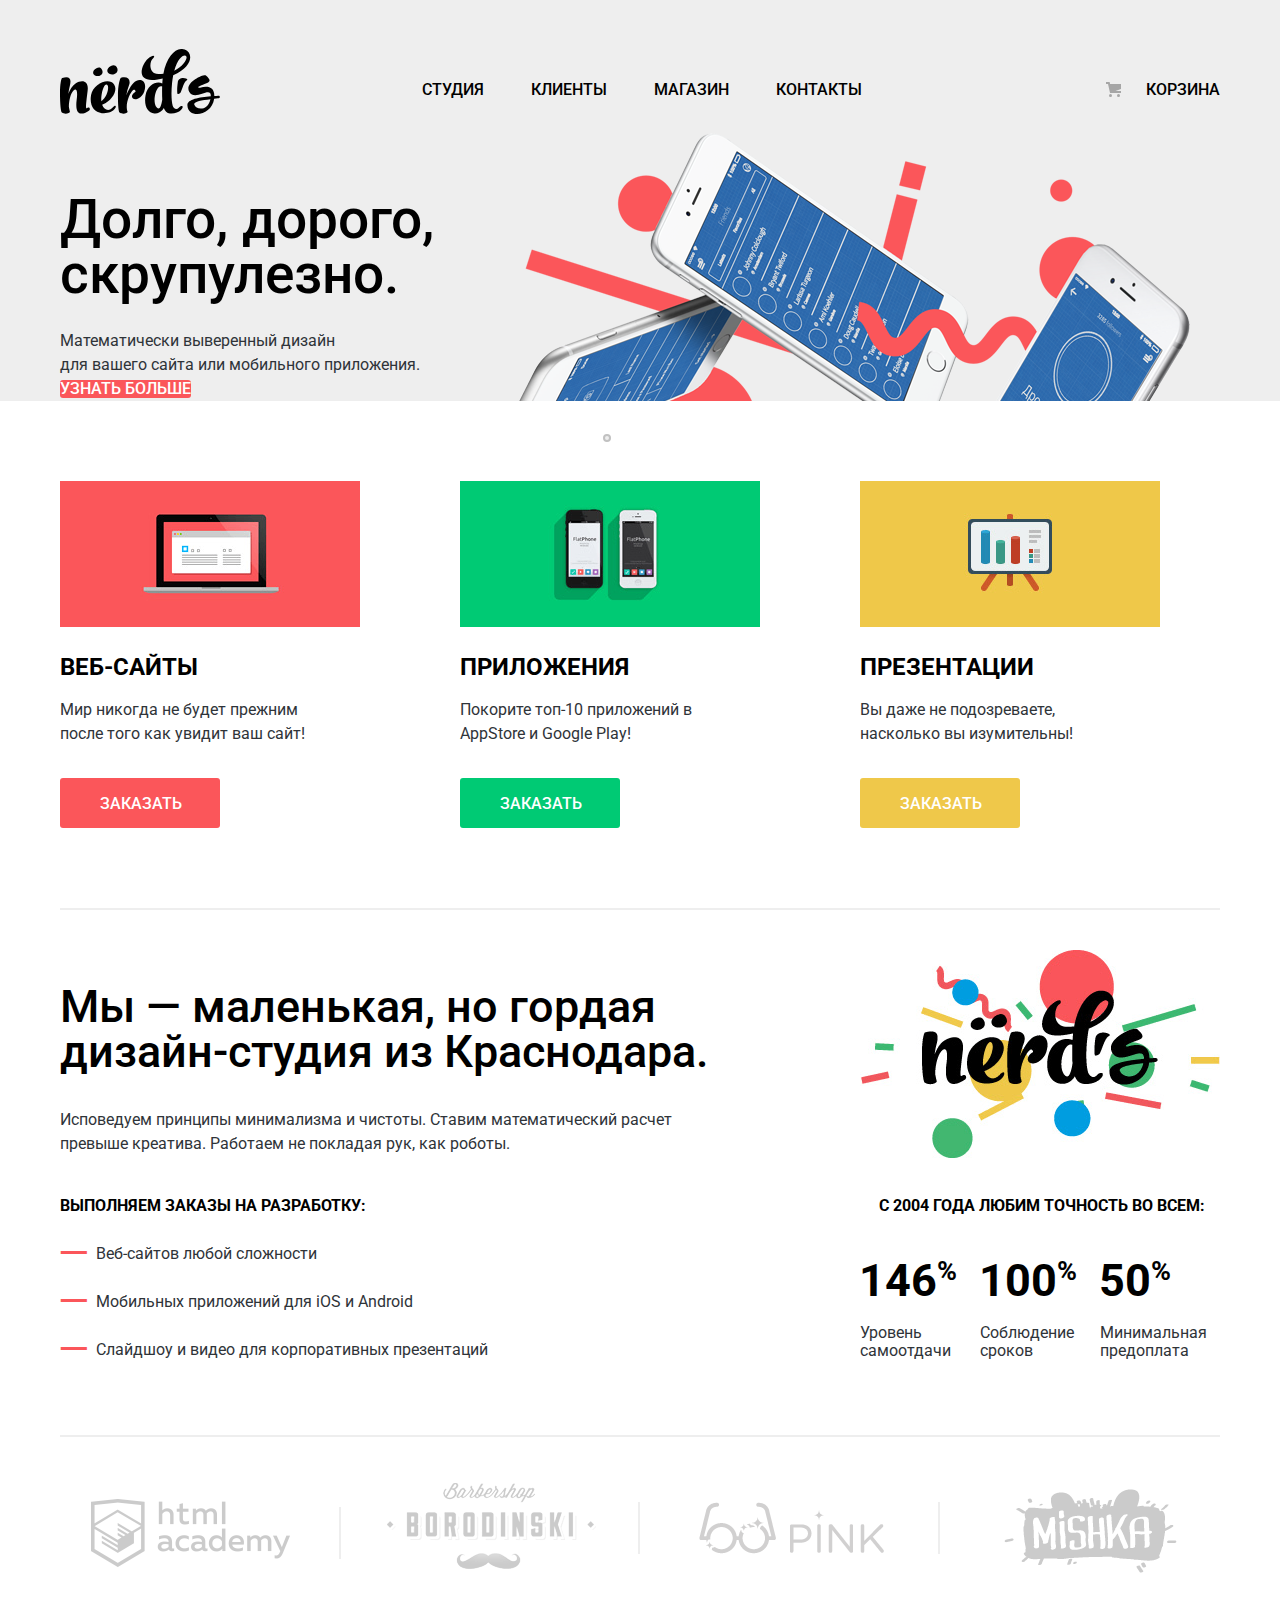
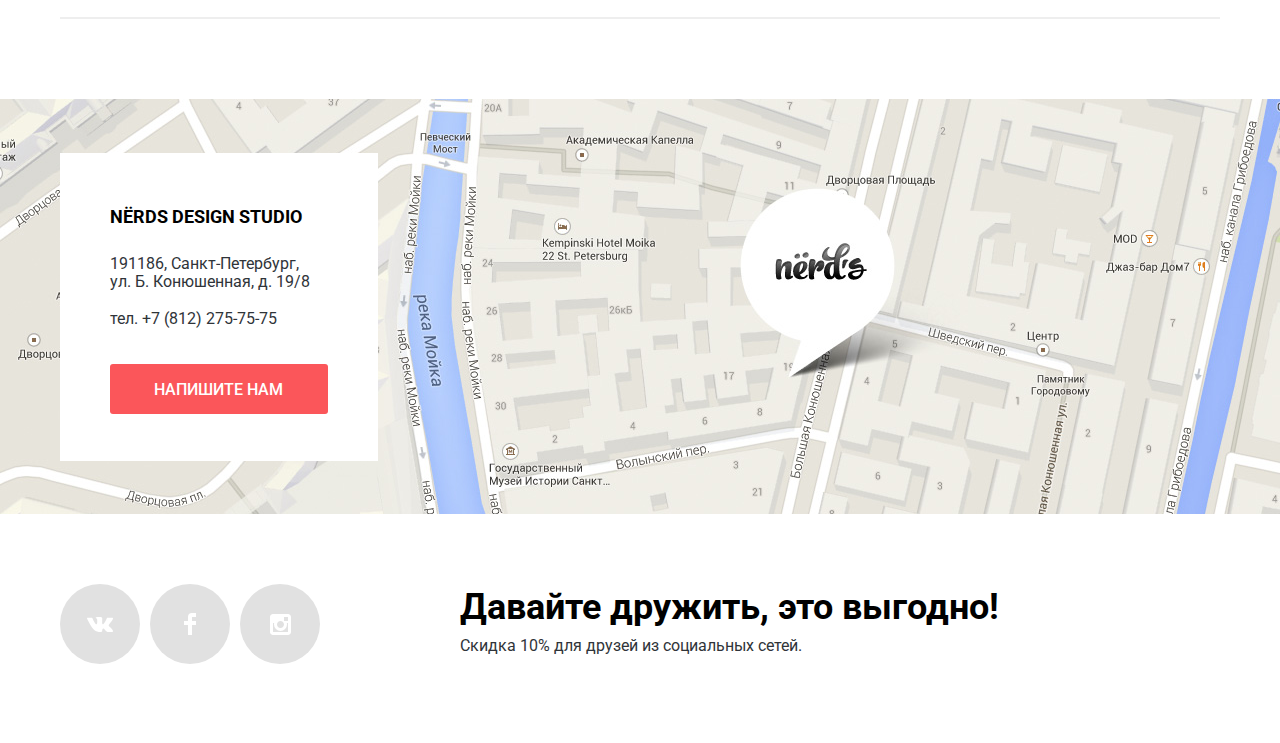
==== index.html @ cfb5ce3d "Учебный проект нЁрдс" ====
<!DOCTYPE html>
<html lang = "ru">
  <head>
    <meta charset = "utf-8">
    <title>HTML Academy: Нёрдс</title>
    <link href = "https://fonts.googleapis.com/css?family=Roboto:400,500,700&amp;subset=cyrillic" rel = "stylesheet">
    <link rel = "stylesheet" href = "css/normalize.css">
    <link rel = "stylesheet" href = "css/style.min.css">
  </head>
  <body>
    <header class = "main-header">
      <div class = "navigation-block">
        <nav class = "main-navigation">
          <a>
            <img src = "img/nerds-logo.svg" alt = "Логотип нёрдс" width = "160" height = "65">
          </a>
          <ul class = "main-menu">
            <li class = "main-menu-bar">
              <a href = "#studio">студия</a>
            </li>
            <li class = "main-menu-bar">
              <a href = "#clients">клиенты</a>
            </li>
            <li class = "main-menu-bar">
              <a href = "catalog.html">магазин</a>
            </li>
            <li class = "main-menu-bar">
              <a href = "#contacts">контакты</a>
            </li>
          </ul>
          <ul class = "cart-menu">
            <li class = "cart">
              <a href = "#cart">
                корзина
              </a>
            </li>
          </ul>
        </nav>
      </div>
    </header>
    <main class = "main-container">
      <h1 class = "visually-hidden">Сайт студии Нёрдс</h1>
      <section class = "slider">
        <h2 class = "visually-hidden">Рекламный слайдер</h2>
        <div class = "slider-block">
          <input class = " radio-1 visually-hidden" type = "radio" id = "radio-1" name = "radio-slider" checked>
          <input class = " radio-2 visually-hidden" type = "radio" id = "radio-2" name = "radio-slider">
          <input class = " radio-3 visually-hidden" type = "radio" id = "radio-3" name = "radio-slider">
          <div class = "slider-control">
            <label for = "radio-1" class = "slider-control-1"></label>
            <label for = "radio-2" class = "slider-control-2"></label>
            <label for = "radio-3" class = "slider-control-3"></label>
          </div>
          <ul class = "slider-list">
            <li class = "slider-1">
                <p class = "slogan">Долго, дорого,<br> скрупулезно.</p>
                <p class = "about-design">Математически выверенный дизайн<br>для вашего сайта или мобильного приложения.</p>
                <a  class = "button" href = "catalog.html">узнать больше</a>
            </li>
            <li class = "slider-2">
              <p class = "slogan">Любим математику как никто другой</p>
              <p class = "about-design">Никакого креатива, только математические формулы для расчета идеальных пропорций.</p>
              <a  class = "button" href = "catalog.html">узнать больше</a>
            </li>
            <li class = "slider-3">
                <p class = "slogan">Только ночь, <br>только хардкор</p>
                <p class = "about-design">Работать днем, как все? Мы против этого.<br>Ближе к полуночи работа только начинается.</p>
                <a class = "button" href = "catalog.html">узнать больше</a>
            </li>
          </ul>
        </div>
      </section>
      <div class = "container">
        <section class = "service">
          <h2 class = "visually-hidden">Предлагаемые услуги</h2>
          <section class = "web-site">
            <h3>веб-сайты</h3>
            <p>Мир никогда не будет прежним после того как увидит ваш сайт!</p>
            <a class = "button" href = "#cart">заказать</a>
          </section>
          <section class = "application">
            <h3>приложения</h3>
            <p>Покорите топ-10 приложений в AppStore и Google Play!</p>
            <a class = "button" href = "#cart">заказать</a>
          </section>
          <section class = "presentation">
            <h3>презентации</h3>
            <p>Вы даже не подозреваете, насколько вы изумительны!</p>
            <a class = "button" href = "#cart">заказать</a>
          </section>
        </section>
        <section class = "about-us">
          <h2 class = "visually-hidden">О нас</h2>
          <div class = "description-block">
            <p class = "description">Мы &mdash; маленькая, но гордая дизайн-студия из Краснодара.</p>
            <p>Исповедуем принципы минимализма и чистоты. Ставим математический расчет превыше креатива. Работаем не покладая рук, как роботы.</p>
            <p class = "about-work desc">выполняем заказы на разработку:</p>
            <ul class = "presents">
              <li>Веб-сайтов любой сложности</li>
              <li>Мобильных приложений для iOS и Android</li>
              <li>Слайдшоу и видео для корпоративных презентаций</li>
            </ul>
          </div>
          <div class = "about-work-block">
            <p class = "about-work">с 2004 года любим точность во всем:</p>
            <table class = "statistics">
              <tr>
                <td class = "percent">146<span>%</span>
                </td>
                <td class = "percent">100<span>%</span>
                </td>
                <td class = "percent">50<span>%</span>
                </td>
              </tr>
              <tr>
                <td class = "values">Уровень самоотдачи</td>
                <td class = "values">Соблюдение сроков</td>
                <td class = "values">Минимальная предоплата</td>
              </tr>
            </table>
          </div>
        </section>
        <section class = "partners">
          <h2 class = "visually-hidden">Список наших партнеров</h2>
          <ul class = "partners-list">
            <li>
              <a class = "html-academy" href = "https://htmlacademy.ru/intensive/htmlcss">
                <img src = "img/logo-1.png" alt = "HTML academy" width = "199" height = "68">
              </a>
            </li>
            <li>
              <a class = "barbershop" href=#>
                <img src = "img/logo-2.png" alt = "Borodinsky" width = "209" height= "90">
              </a>
            </li>
            <li>
              <a class = "pink" href=#>
                <img src = "img/logo-3.png" alt = "Pink" width = "185" height= "52">
              </a>
            </li>
            <li>
              <a class = "mishka" href=#>
                <img src = "img/logo-4.png" alt = "Mishka" width = "173" height= "84">
              </a>
            </li>
          </ul>
        </section>
      </div>
    </main>
    <footer class = "main-footer">
      <div class = "contact-block">
      <iframe  class = "map" src = "https://www.google.com/maps/embed?pb=!1m18!1m12!1m3!1d499.6497758352821!2d30.32253612929504!3d59.93879419886729!2m3!1f0!2f0!3f0!3m2!1i1024!2i768!4f13.1!3m3!1m2!1s0x4696310fca5ba729%3A0xea9c53d4493c879f!2z0JHQvtC70YzRiNCw0Y8g0JrQvtC90Y7RiNC10L3QvdCw0Y8g0YPQuy4sIDE5LCDQodCw0L3QutGCLdCf0LXRgtC10YDQsdGD0YDQsywgMTkxMTg2!5e0!3m2!1sru!2sru!4v1522068064761"  height = "415" style = "border:0" allowfullscreen></iframe>
        <div class = "organization-block">
            <section class = "organization-contacts">
            <h2 class = "visually-hidden">Наши контакты</h2>
            <p class = "organization-name">nёrds design studio</p>
            <p class = "adress">191186, Санкт-Петербург,<br>
              ул. Б. Конюшенная, д. 19/8</p>
            <p class = "phone"> тел. +7 (812) 275-75-75 </p>
            <a class = "button popup-button" href = "writeus.html">напишите нам</a>
          </section>
        </div>
      </div>
      <div class = "social-block">
        <ul class = "social-bars">
          <li class = "vkontakte">
            <a class = "button social-button" href = "https://www.vk.com">
              <img src = "img/vk-icon.svg" alt = "вконтакте" width = "26" height= "15">
              <span class = "visually-hidden">ВКонтакте</span>
            </a>
          </li>
          <li class = "facebook">
            <a class = "button social-button" href = "https://www.facebook.com">
              <img src = "img/fb-icon.svg" alt = "фейсбук" width = "12" height = "22">
              <span class = "visually-hidden">Фейсбук</span>
            </a>
          </li>
          <li class = "instagram">
            <a class = "button social-button" href = "https://www.instagram.com">
              <img src = "img/insta-icon.svg" alt = "instagram" width = "21" height = "21">
              <span class = "visually-hidden">Инстаграм</span>
            </a>
          </li>
        </ul>
        <div class = "social-description">
          <p class = "friendship">Давайте дружить, это выгодно!</p>
          <p class = "discount">Скидка 10% для друзей из социальных сетей.</p>
        </div>
      </div>
      <section class = "comment-block">
        <h2>Напишите нам</h2>
        <form method = "post" action = "https://echo.htmlacademy.ru" class = "write-us">
          <p class = "user-name">
            <label  for = "user-name">Ваше имя:</label>
            <input id = "user-name" type = "text" name = "user-name" placeholder = "Имя Фамилия">
          </p>
          <p class = "user-email">
            <label  for = "user-email">Ваш e-mail:</label>
            <input id = "user-email" type = "email" name = "user-email" placeholder = "email@example.com">
          </p>
          <p class = "comment-area">
            <label for = "user-comment">Текст письма:</label>
              <textarea id = "user-comment" name = "user-comment" placeholder = "В свободной форме"></textarea>
            </p>
          <button class = "button" type = "submit" name = "send-form">Отправить</button>
        </form>
        <button class = "close" type = "button" name = "close">закрыть</button>
      </section>
    </footer>
    <script src = "js/script.min.js"></script>
  </body>
</html>
---- css/style.min.css ----
body{padding:0;margin:0;min-width:1200px;font-family:"Roboto","Arial",sans-serif;font-size:16px;line-height:24px;color:#2f3439;font-weight:400;background-color:#fff}.main-header{display:flex}.navigation-block{width:100%;background-color:#eee}.main-navigation{display:flex;justify-content:space-between;width:1160px;padding-left:20px;padding-right:20px;margin:49px auto 0}.main-menu{padding:0;margin:26px 0 0;width:440px;display:flex;justify-content:space-between;flex-wrap:wrap;list-style-type:none}.cart-menu{max-width:160px;padding:0;margin:26px 0 0;position:relative;list-style-type:none}.main-menu a,.cart-menu a{padding:0;margin:0;display:block;height:33px;text-decoration:none;text-transform:uppercase;font-size:16px;line-height:30px;font-weight:500;color:#000}.main-menu-bar:not(:last-child){margin-right:10px}.cart-menu a{padding-left:82px}.cart-menu::before{content:"";width:15px;height:15px;position:absolute;top:7px;left:42px;background:url(../img/cart-icon.svg) no-repeat}.main-header img:hover{opacity:.8}.main-header img:active{opacity:.3}.main-menu a:focus,.cart-menu a:focus,.main-menu a:hover,.cart-menu a:hover{color:#fb565a}.main-menu a:active,.cart-menu a:active{text-decoration:none;color:#a6a6a6}.main-menu-bar.active a{border-bottom:2px solid #fb565a}.container{width:1160px;padding-left:20px;padding-right:20px;display:flex;flex-direction:column;margin:0 auto}.slider{display:flex;margin:0;padding:0;margin-bottom:80px;position:relative}.slider-block{width:100%;background-color:#eee}.slider-list{padding:0;margin:0;margin-top:-7px;list-style-type:none}.slider-1{display:none;width:1160px;padding-left:20px;padding-right:20px;margin:0 auto;background:url(../img/nerds-index-slide1.png) no-repeat 418px 0;border-top:1px solid transparent}.slider-2{display:none;width:1160px;padding-left:20px;padding-right:20px;margin:0 auto;background:url(../img/nerds-index-slide2.png) no-repeat 418px 0;border-top:1px solid transparent}.slider-3{display:none;width:1160px;padding-left:20px;padding-right:20px;margin:0 auto;background:url(../img/nerds-index-slide3.png) no-repeat 418px 0;border-top:1px solid transparent}.slogan{margin:0;margin-top:77px;width:600px;color:#000;font-size:55px;line-height:55px;font-weight:500}.slider-control{position:absolute;left:50%;top:300px;transform:translateX(-50px);font-size:0;line-height:0}.slider-control label{position:relative;display:inline-block;width:18px;height:18px;padding:8px;vertical-align:baseline;border-radius:50%;cursor:pointer}.slider-control label::after{content:"";width:18px;height:18px;position:absolute;top:8px;left:8px;z-index:1;border-radius:50%;background:#fff}.radio-1:checked ~ .slider-list .slider-1{display:block}.radio-2:checked ~ .slider-list .slider-2{display:block}.radio-3:checked ~ .slider-list .slider-3{display:block}.radio-1:checked ~ .slider-control .slider-control-1::before,.radio-2:checked ~ .slider-control .slider-control-2::before,.radio-3:checked ~ .slider-control .slider-control-3::before{content:"";position:absolute;left:50%;top:50%;z-index:2;width:4px;height:4px;margin:-4px;background-color:#eee;border:2px solid #c1c1c1;border-radius:50%}.about-design{width:420px;margin:0;margin-top:27px}.slider-1 .buttoфвыфафаФЫААФЫАФЫn,.slider-2 .button,.slider-3 .button{margin-top:38px;margin-bottom:80px;padding:17px 55px 15px 54px}.button{display:inline-block;text-decoration:none;font-size:16px;line-height:18px;font-weight:500;color:#fff;text-transform:uppercase;vertical-align:baseline;border-radius:3px;background-color:#fb565a}.service{display:flex;min-height:427px;margin-bottom:40px;border-bottom:2px solid #eee}.service section{margin-right:100px}.service p{margin-bottom:32px;width:250px}.web-site::before{content:"";display:inline-block;width:300px;height:146px;margin-bottom:18px;vertical-align:baseline;background:url(../img/illustration-1.png) no-repeat}.application::before{content:"";display:inline-block;width:300px;height:146px;margin-bottom:18px;vertical-align:baseline;background:url(../img/illustration-2.png) no-repeat}.presentation::before{content:"";display:inline-block;width:300px;height:146px;margin-bottom:18px;vertical-align:baseline;background:url(../img/illustration-3.png) no-repeat}.button:hover,.button:focus{background-color:#e74246}.button:active{color:rgba(255,255,255,0.3);background-color:#d7373b;box-shadow:inset 0 3px 0 0 #c13135}.web-site .button{width:80px;padding:17px 40px 15px}.application .button{width:80px;padding:17px 40px 15px;background-color:#00ca74}.application .button:hover,.application .button:focus{background-color:#00bc6c}.application .button:active{background-color:#00aa62;box-shadow:inset 0 3px 0 0 #009958}.presentation .button{width:80px;padding:17px 40px 15px;background-color:#efc84a}.presentation .button:hover,.presentation .button:focus{background-color:#eab534}.presentation .button:active{background-color:#e5a722;box-shadow:inset 0 3px 0 0 #ce961f}.service h3{margin:0;padding:0;text-transform:uppercase;font-weight:700;font-size:24px;line-height:30px;color:#000}.description-block .description{width:660px}.description-block p{margin:0;width:625px;margin-top:34px}.description{font-weight:500;font-size:45px;line-height:45px;color:#000}.about-us{display:flex;border-bottom:2px solid #eee}.about-work{padding:0 15px;margin-top:36px;align-self:flex-end;text-transform:uppercase;font-weight:700;line-height:24px;color:#000}.about-work.desc{padding:4px 0 0}.presents{margin:0 0 73px;padding:0;list-style-type:none}.presents li{position:relative;padding-top:24px;padding-left:36px}.presents li::before{content:"\2014";position:absolute;left:-2px;display:block;font-size:40px;color:#fb565a}.percent{width:121px;height:80px;padding:0;font-weight:700;font-size:45px;line-height:45px;color:#000;text-align:left}.percent span{vertical-align:super;font-size:27px}.about-work-block{display:flex;flex-direction:column;align-items:flex-end;margin-left:auto}.about-work-block::before{content:"";display:inline-block;width:360px;height:208px;margin-left:auto;vertical-align:baseline;background:url(../img/nerds-illustration.png) no-repeat 100% 0}.values{height:46px;font-size:16px;line-height:18px;color:#2f3439;text-align:left}.statistics{width:363px}.partners-list{padding:0;margin:0;display:flex;justify-content:space-between}.partners-list li{list-style-type:none}.partners a{display:flex;align-items:center;position:relative}.partners img{opacity:.2}.partners .mishka{padding:52px 43px 44px 63px}.partners .html-academy{padding:62px 51px 50px 31px}.partners .html-academy::after,.partners .barbershop::after,.partners .pink::after{content:"";display:block;width:2px;height:52px;position:absolute;right:0;z-index:1;background-color:#eee}.partners .barbershop{padding:46px 44px 44px 45px}.partners .pink{padding:65px 56px 63px 57px}.partners{margin-bottom:80px;border-bottom:2px solid #eee}.partners img:hover{opacity:1}.partners img:active{opacity:.1}.contact-block{position:relative;min-width:1160px;padding-left:20px;padding-right:20px;height:415px;display:flex;flex-direction:column;align-items:center;background:url(../img/map.jpg) no-repeat 50% 0}.organization-name{font-size:18px;line-height:30px;text-transform:uppercase;color:#000;font-weight:700}.organization-contacts{position:absolute;top:54px;left:20px;padding-left:50px;padding-top:31px;padding-right:50px;z-index:1;background-color:#fff}.adress{margin:0;padding:0;margin-top:23px;line-height:18px}.organization-contacts .button{margin-top:17px;margin-bottom:47px;padding:17px 45px 15px 44px}.organization-block{position:absolute;width:1160px;padding-left:20px;padding-right:20px;height:415px;top:0;right:50%;align-self:center;transform:translateX(50%)}.map{position:absolute;width:100%;height:415px;top:0;left:0}.social-block{width:1160px;padding-left:20px;padding-right:20px;display:flex;margin:0 auto;margin-top:70px;margin-bottom:70px}.social-bars{width:260px;padding:0;margin:0;display:flex;justify-content:space-between;flex-wrap:wrap;list-style-type:none}.social-bars a{width:80px;height:80px;display:flex;align-items:center;justify-content:center;border-radius:50%;background-color:#e1e1e1}.social-description{margin-left:140px}.social-button:active img{opacity:.3}.friendship{margin:0;margin-top:5px;font-size:36px;line-height:36px;color:#000;font-weight:700}.discount{margin-top:10px;line-height:22px}.comment-block{width:760px;position:fixed;bottom:191px;left:50%;margin-left:-480px;z-index:2;display:none;color:#000;background-color:#fff;box-shadow:0 0 40px 0 rgba(0,0,0,0.75);padding:68px 100px 84px}@keyframes bounce{0%{transform:scale(0)}100%{transform:scale(1)}}.comment-block-show{display:block;animation:bounce 1s}.close{width:21px;height:21px;position:absolute;top:76px;right:87px;font-size:0;cursor:pointer;border:none;opacity:.3;background-color:#fff}.close::before,.close::after{content:"";position:absolute;width:28px;height:4px;right:0;border-radius:3px;background-color:#ff555a}.close::before{transform:rotate(45deg)}.close::after{transform:rotate(-45deg)}.close:hover,.close:focus{opacity:1;outline:none}.close:active{opacity:.1;outline:none}.comment-block h2{padding:0;margin:0;margin-bottom:40px;font-size:45px;line-height:45px;font-weight:500}.comment-block label{font-size:16px;line-height:18px;font-weight:700;display:block}.comment-block p{display:inline-block;margin:0;padding:0;line-height:0;vertical-align:baseline}.comment-block .comment-area{display:block}.write-us input[type = text],.write-us input[type = email]{width:334px;height:46px;margin:0;padding-left:12px;padding-right:10px;margin-bottom:34px;margin-top:7px;color:#000;border-radius:3px;border:2px solid #d7dcde}.write-us .user-email{margin-left:36px}.write-us textarea{width:740px;height:102px;padding-left:12px;padding-top:12px;margin-bottom:43px;margin-top:10px;color:#000;border-radius:3px;border:2px solid #d7dcde;resize:none}.write-us input[type = text]:focus,.write-us input[type = email]:focus,.write-us textarea:focus{color:#000;border-color:#000;outline:none}.write-us input:hover,.write-us textarea:hover{color:rgba(0,0,0,0.5);border-color:#b4b9bb}.write-us input::placeholder,.write-us textarea::placeholder{color:#000}.write-us input::-ms-input-placeholder,.write-us textarea::-ms-input-placeholder{color:#000}.write-us input:-ms-input-placeholder,.write-us textarea:-ms-input-placeholder{color:#000}.write-us input:hover::placeholder,.write-us textarea:hover::placeholder{color:rgba(0,0,0,0.5)}.write-us input:hover::-ms-input-placeholder,.write-us textarea:hover::-ms-input-placeholder{color:rgba(0,0,0,0.5)}.write-us input:hover:-ms-input-placeholder,.write-us textarea:hover:-ms-input-placeholder{color:rgba(0,0,0,0.5)}.write-us button{width:260px;height:50px;border:none;box-shadow:none;border-radius:3px}.write-us input[type = text].error,.write-us input[type = email].error,.write-us textarea.error{border-color:#e74246;color:#e74246}.write-us input.error::placeholder,.write-us textarea.error::placeholder{color:#e74246}.write-us input.error::-ms-input-placeholder,.write-us textarea.error::-ms-input-placeholder{color:#000}.write-us input.error:-ms-input-placeholder,.write-us textarea.error:-ms-input-placeholder{color:#000}@keyframes shake{0%,100%{transform:translateX(0)}10%,30%,50%,70%,90%{transform:translateX(-10px)}20%,40%,60%,80%{transform:translateX(10px)}}.comment-block-error{animation:shake .5s}.catalog-block{display:flex;justify-content:space-between}.catalog-header{width:100%;display:flex;justify-content:center;background-color:#eee}.catalog-header h1{display:block;width:960px;margin-top:71px;margin-bottom:108px;padding:0;font-size:55px;font-weight:500;line-height:55px;color:#000;text-align:center;background-color:#eee}.sort{width:360px;display:flex;margin:0;padding:0;margin-top:-2px;list-style-type:none}.sort-filter{padding:0;margin:0;font-size:18px;line-height:18px;font-weight:700;color:#000;text-transform:uppercase}.sort a{color:#000;text-decoration:none;font-size:14px;line-height:18px;text-transform:uppercase;opacity:.3}.sort li{margin-right:25px}.sort .sort-by-descending{margin-right:15px;margin-left:25px}.sort .sort-ascending{margin-right:0}.sort a:hover,.sort a:focus{opacity:.6}.sort a:active,.sort .active{opacity:1}.sort-block{display:flex;justify-content:space-between}.product-block{display:flex;flex-direction:column;margin-top:58px}.catalog{padding:0;margin:0;display:flex;flex-wrap:wrap;width:760px;justify-content:space-between;margin-bottom:27px;margin-top:53px;list-style-type:none}.catalog-item::before{content:"";display:block;width:360px;height:40px;background:url(../img/browser.svg) no-repeat;opacity:.12}.catalog-item{position:relative;padding:0;margin-bottom:33px;line-height:0}.catalog-item .priсe{position:absolute;width:360px;min-height:231px;bottom:0;display:flex;flex-direction:column;align-items:center;background-color:#eee}.price-block{display:none}.catalog-item:hover .price-block{display:block}.catalog-item:hover::before{opacity:1}.catalog-item:hover{box-shadow:0 6px 15px 0 rgba(0,1,1,0.25)}.catalog-item-active a{display:block;margin:0;margin-top:8px;color:#000;font-size:18px;line-height:30px;text-transform:uppercase;font-weight:700;text-decoration:none}.catalog p{max-width:350px;margin:-2px;color:#666;font-size:16px;line-height:18px;text-align:center;max-height:400px;overflow:hidden;word-wrap:break-word}.catalog-item .button{margin-top:31px;margin-bottom:45px;width:200px;height:50px;display:flex;justify-content:center;align-items:center;border:none;box-shadow:none;border-radius:3px}.catalog-item .button:active{color:#fff}.paginator{padding:0;margin:0;display:flex;margin-bottom:50px;max-width:760px;flex-wrap:wrap;list-style-type:none}.paginator-page.active{width:44px;height:44px;color:#000;font-size:16px;line-height:18px;font-weight:500;border:3px solid #eee}.paginator-page a,.paginator-page{display:flex;justify-content:center;align-items:center;width:50px;height:50px;text-decoration:none;border-radius:3px}.paginator-page{margin-right:11px;margin-bottom:10px}.paginator-next a{display:inline-flex;justify-content:center;align-items:center;height:50px;width:260px;text-decoration:none;border-radius:3px}.filter-form{margin-top:55px}.filter-form legend{color:#000;font-size:18px;line-height:30px;text-transform:uppercase;font-weight:700}.filter-form fieldset{padding:0;margin:0;border:none}.filter-by-price{width:260px;margin-top:48px}.range{height:41px;margin-bottom:15px;padding-top:39px;padding-right:20px;padding-left:20px;position:relative;background-color:#f1f1f1;border-radius:5px}.scale{height:2px;background-color:#d7dcde}.bar{height:2px;width:152px;background-color:#00ca74}.control{width:20px;height:23px;position:absolute;top:31px;background:url(../img/filter-button.svg) no-repeat;cursor:pointer}.control.min{left:18px}.control.max{left:160px}.output label{display:inline-block;width:130px;vertical-align:baseline;text-transform:uppercase}.output{font-size:0}.output input{width:60px;padding:8px 10px;margin-left:10px;font-size:16px;line-height:22px;text-align:center;color:#283136;border-radius:5px;background-color:#f1f1f1;border:none}.max-price{text-align:right}.filter-price label{color:#283136;font-size:16px;line-height:20px}.filter-form .filter-price{margin-bottom:53px}.filter-fieldset li:last-of-type{margin-bottom:41px}.filter-fieldset ul{padding:0;margin:0}.filter-fieldset li{display:block;margin-top:15px;padding-bottom:5px;position:relative;color:#283136;font-size:16px;line-height:20px}.filter-fieldset label{padding-left:38px;cursor:pointer}.filter-fieldset label::before,.filter-fieldset label::after{opacity:.4}.radio-button+label::before{content:"";position:absolute;width:25px;height:25px;left:0;top:0;background:url(../img/radio-off.svg) no-repeat}.radio-button:checked +label::before{content:"";position:absolute;width:25px;height:25px;left:0;top:0;background:url(../img/radio-on.svg) no-repeat}.checkbox-button+label::before{content:"";position:absolute;width:25px;height:25px;left:0;top:0;background:url(../img/checkbox-off.svg) no-repeat}.checkbox-button:checked+label::before{content:"";position:absolute;width:25px;height:25px;left:0;top:0;background:url(../img/checkbox-on.svg) no-repeat}.checkbox-button:focus+label,.checkbox-button:focus+label::before,.checkbox-button:focus+label::after,.radio-button:focus+label,.radio-button:focus+label::before,.radio-button:focus+label::after,.filter-fieldset label:hover,.filter-fieldset label:hover::before,.filter-fieldset label:hover::after{opacity:1;color:#000}.checkbox-button:disabled+label,.checkbox-button:disabled+label::before,.checkbox-button:disabled+label::after,.radio-button:disabled+label,.radio-button:disabled+label::before,.radio-button:disabled+label::after{opacity:.3}.filter-form button{margin-top:4px;width:260px;height:50px}.paginator a,.filter-form button{color:#000;font-size:16px;line-height:18px;font-weight:500;text-transform:uppercase;background-color:#eee;border:none;box-shadow:none}.filter-form button:focus,.paginator a:focus,.paginator a:hover,.filter-form button:hover{background-color:#dfdfdf}.paginator a:active,.filter-form button:active{color:rgba(0,0,0,0.3);box-shadow:inset 0 3px 0 0 #bfbfbf;background-color:#d5d5d5}.visually-hidden{position:absolute;width:1px;height:1px;margin:-1px;padding:0;overflow:hidden;border:0;clip:rect(0 0 0 0)}
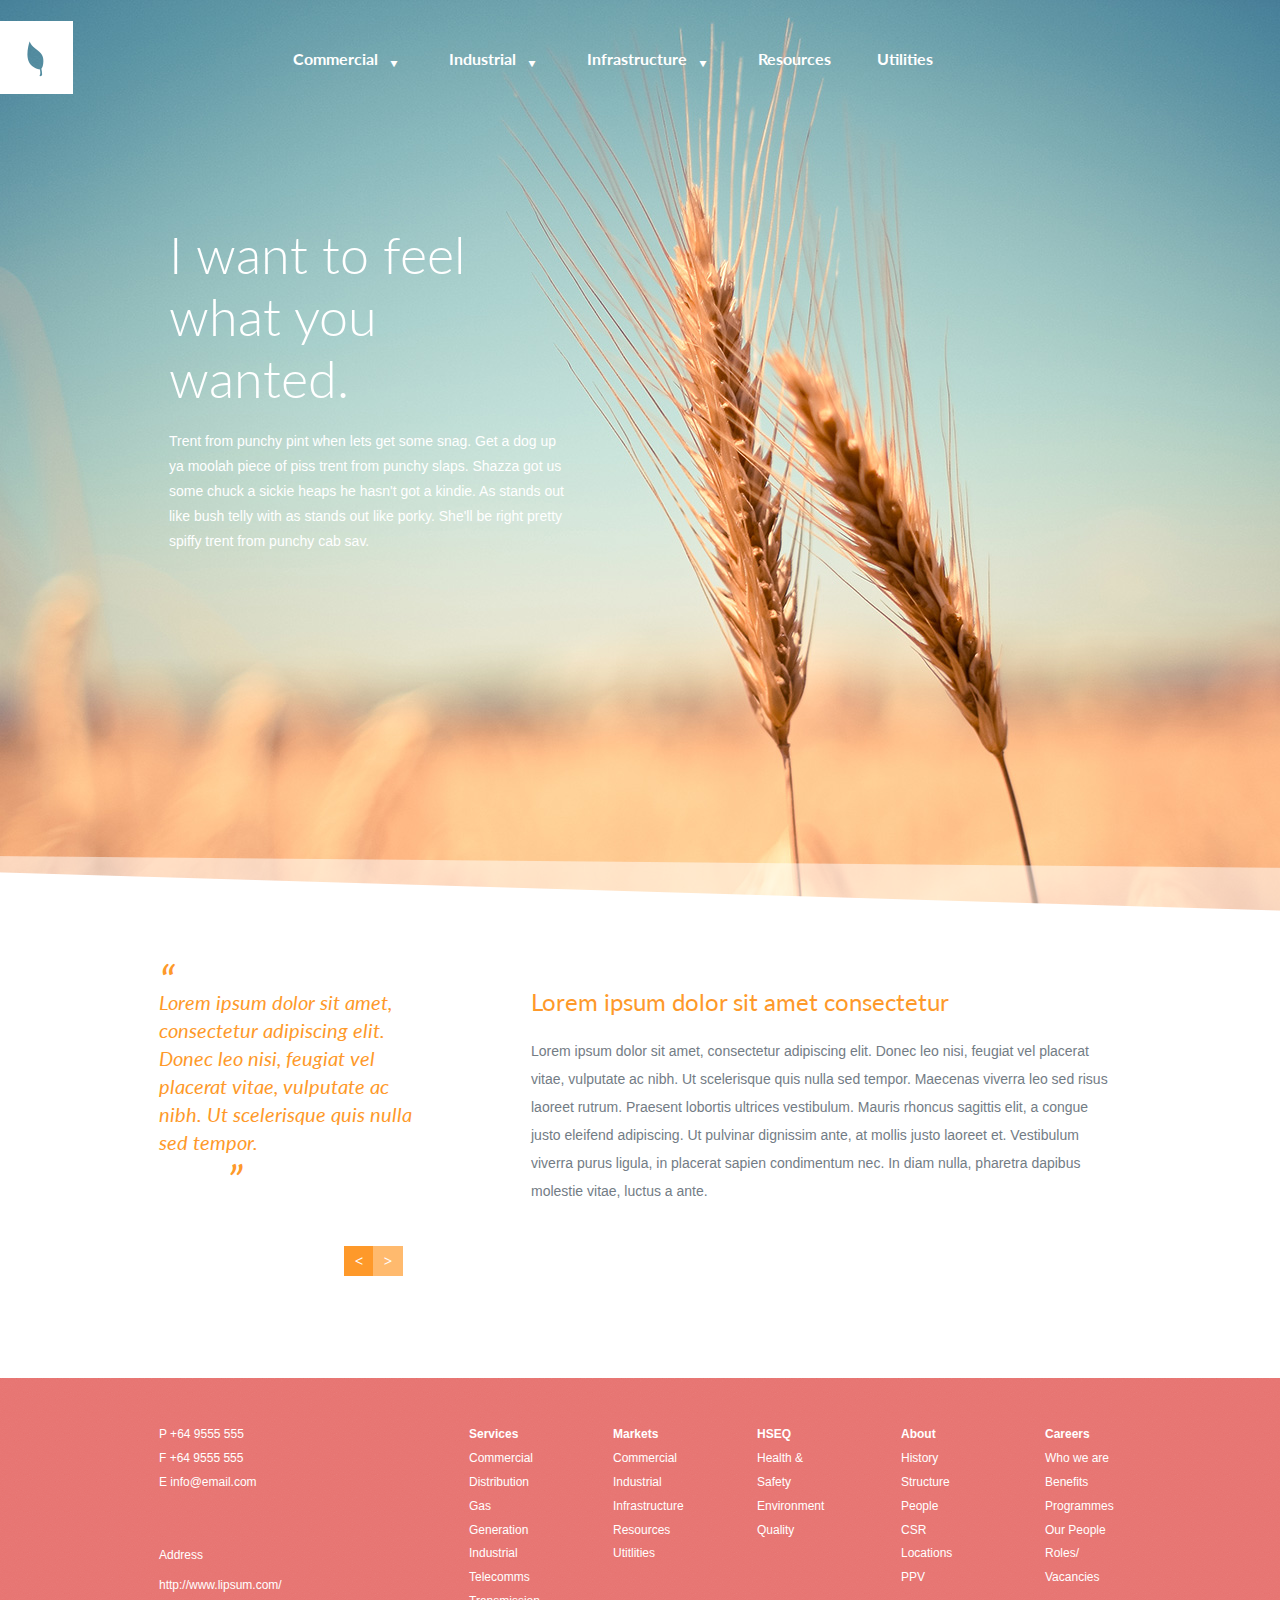
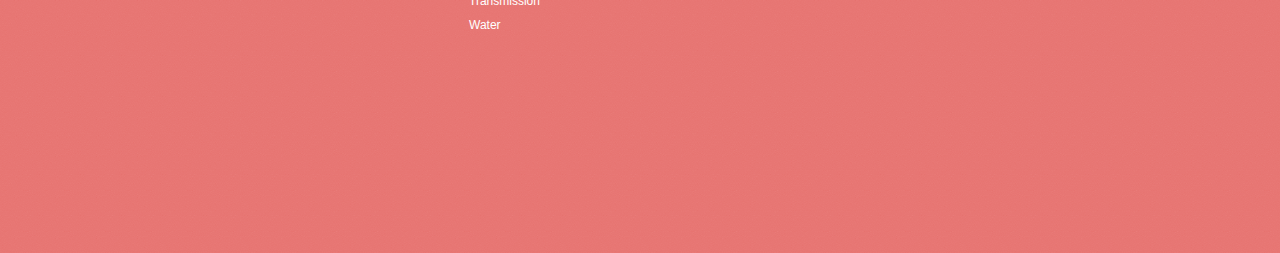
==== commit 18d178f4: "упрлс" ====
--- a/index.html
+++ b/index.html
@@ -1,212 +1,122 @@
 <!DOCTYPE html>
-<html lang = "ru">
+<html lang="ru">
   <head>
-    <meta charset = "utf-8">
-    <title>HTML Academy: Нёрдс</title>
-    <link href = "https://fonts.googleapis.com/css?family=Roboto:400,500,700&amp;subset=cyrillic" rel = "stylesheet">
-    <link rel = "stylesheet" href = "css/normalize.css">
-    <link rel = "stylesheet" href = "css/style.min.css">
-  </head>
-  <body>
-    <header class = "main-header">
-      <div class = "navigation-block">
-        <nav class = "main-navigation">
-          <a>
-            <img src = "img/nerds-logo.svg" alt = "Логотип нёрдс" width = "160" height = "65">
-          </a>
-          <ul class = "main-menu">
-            <li class = "main-menu-bar">
-              <a href = "#studio">студия</a>
-            </li>
-            <li class = "main-menu-bar">
-              <a href = "#clients">клиенты</a>
-            </li>
-            <li class = "main-menu-bar">
-              <a href = "catalog.html">магазин</a>
-            </li>
-            <li class = "main-menu-bar">
-              <a href = "#contacts">контакты</a>
-            </li>
-          </ul>
-          <ul class = "cart-menu">
-            <li class = "cart">
-              <a href = "#cart">
-                корзина
-              </a>
-            </li>
-          </ul>
-        </nav>
-      </div>
+    <meta charset="utf-8">
+    <title>Summer landing</title>
+    <link rel="stylesheet" href="css/style.css">
+    <link rel="stylesheet" href="css/normalize.css">
+    <link href="https://fonts.googleapis.com/css?family=Lato:300,400,400i,700" rel="stylesheet">
+    </head>
+  <body class="w100 bg-m">
+    <header class="df w1550 ma">
+      <a class="mt21">
+        <img src="img/logo.png" alt="Логотип">
+      </a>
+      <nav class="w962 ml220 mt50">
+        <ul class="ff-L df l-reset bold w640 jsb">
+          <li>
+            <a class="c-w pr25 tdn pos-r arrow" href="commercial.html">Commercial</a>
+          </li>
+          <li>
+            <a  class="c-w pr25 tdn pos-r arrow" href="industrial.html">Industrial</a>
+          </li>
+          <li>
+            <a class="c-w pr25 tdn pos-r arrow" href="infrastructure.html">Infrastructure</a></li>
+          <li>
+            <a class="c-w tdn" href="resources.html">Resources</a>
+          </li>
+          <li>
+            <a class="c-w tdn" href="utilities.html">Utilities</a>
+          </li>
+        </ul>
+      </nav>
     </header>
-    <main class = "main-container">
-      <h1 class = "visually-hidden">Сайт студии Нёрдс</h1>
-      <section class = "slider">
-        <h2 class = "visually-hidden">Рекламный слайдер</h2>
-        <div class = "slider-block">
-          <input class = " radio-1 visually-hidden" type = "radio" id = "radio-1" name = "radio-slider" checked>
-          <input class = " radio-2 visually-hidden" type = "radio" id = "radio-2" name = "radio-slider">
-          <input class = " radio-3 visually-hidden" type = "radio" id = "radio-3" name = "radio-slider">
-          <div class = "slider-control">
-            <label for = "radio-1" class = "slider-control-1"></label>
-            <label for = "radio-2" class = "slider-control-2"></label>
-            <label for = "radio-3" class = "slider-control-3"></label>
+    <main>
+      <section class=" h765 w962 ma">
+        <h2 class="ff-L f52 w400 light c-w lh62 mt125 pl10 mb20">I want to feel what you wanted.</h2>
+        <p class="w400 c-w ff-A fs14 lh25 l-reset pl10"> Trent from punchy pint when lets get some snag. Get a dog up ya moolah piece of piss trent from punchy slaps.
+           Shazza got us some chuck a sickie heaps he hasn't got a kindie. As stands out like bush telly with as stands out like porky.
+           She'll be right pretty spiffy trent from punchy cab sav.
+        </p>
+      </section>
+      <section class="w962 ma bg-w df jsb h390">
+        <div class="df">
+          <div>
+            <blockquote class="ff-L fs20 lh28 italic w270 c-g pos-r l-reset commas">
+                Lorem ipsum dolor sit amet, consectetur adipiscing elit. Donec leo nisi, feugiat vel placerat vitae,
+                vulputate ac nibh. Ut scelerisque quis nulla sed tempor.
+            </blockquote>
+            <div class="mt90 ml185">
+              <button class="bg-dg c-w br-n fs15 w30 h30 bold"><</button>
+              <button class="bg-gl c-w br-n fs15 w30 h30 bold ml-5">></button>
+            </div>
           </div>
-          <ul class = "slider-list">
-            <li class = "slider-1">
-                <p class = "slogan">Долго, дорого,<br> скрупулезно.</p>
-                <p class = "about-design">Математически выверенный дизайн<br>для вашего сайта или мобильного приложения.</p>
-                <a  class = "button" href = "catalog.html">узнать больше</a>
-            </li>
-            <li class = "slider-2">
-              <p class = "slogan">Любим математику как никто другой</p>
-              <p class = "about-design">Никакого креатива, только математические формулы для расчета идеальных пропорций.</p>
-              <a  class = "button" href = "catalog.html">узнать больше</a>
-            </li>
-            <li class = "slider-3">
-                <p class = "slogan">Только ночь, <br>только хардкор</p>
-                <p class = "about-design">Работать днем, как все? Мы против этого.<br>Ближе к полуночи работа только начинается.</p>
-                <a class = "button" href = "catalog.html">узнать больше</a>
-            </li>
-          </ul>
+        </div>
+        <div>
+          <h2 class="ff-L c-g normal l-reset">Lorem ipsum dolor sit amet consectetur</h2>
+          <p class="ff-L fs14 lh28 ff-A w590 c-db mt21">
+            Lorem ipsum dolor sit amet, consectetur adipiscing elit. Donec leo nisi, feugiat vel placerat vitae, vulputate ac nibh.
+            Ut scelerisque quis nulla sed tempor. Maecenas viverra leo sed risus laoreet rutrum. Praesent lobortis ultrices vestibulum.
+            Mauris rhoncus sagittis elit, a congue justo eleifend adipiscing. Ut pulvinar dignissim ante, at mollis justo laoreet et.
+            Vestibulum viverra purus ligula, in placerat sapien condimentum nec. In diam nulla, pharetra dapibus molestie vitae,
+            luctus a ante.
+          </p>
         </div>
       </section>
-      <div class = "container">
-        <section class = "service">
-          <h2 class = "visually-hidden">Предлагаемые услуги</h2>
-          <section class = "web-site">
-            <h3>веб-сайты</h3>
-            <p>Мир никогда не будет прежним после того как увидит ваш сайт!</p>
-            <a class = "button" href = "#cart">заказать</a>
-          </section>
-          <section class = "application">
-            <h3>приложения</h3>
-            <p>Покорите топ-10 приложений в AppStore и Google Play!</p>
-            <a class = "button" href = "#cart">заказать</a>
-          </section>
-          <section class = "presentation">
-            <h3>презентации</h3>
-            <p>Вы даже не подозреваете, насколько вы изумительны!</p>
-            <a class = "button" href = "#cart">заказать</a>
-          </section>
-        </section>
-        <section class = "about-us">
-          <h2 class = "visually-hidden">О нас</h2>
-          <div class = "description-block">
-            <p class = "description">Мы &mdash; маленькая, но гордая дизайн-студия из Краснодара.</p>
-            <p>Исповедуем принципы минимализма и чистоты. Ставим математический расчет превыше креатива. Работаем не покладая рук, как роботы.</p>
-            <p class = "about-work desc">выполняем заказы на разработку:</p>
-            <ul class = "presents">
-              <li>Веб-сайтов любой сложности</li>
-              <li>Мобильных приложений для iOS и Android</li>
-              <li>Слайдшоу и видео для корпоративных презентаций</li>
-            </ul>
-          </div>
-          <div class = "about-work-block">
-            <p class = "about-work">с 2004 года любим точность во всем:</p>
-            <table class = "statistics">
-              <tr>
-                <td class = "percent">146<span>%</span>
-                </td>
-                <td class = "percent">100<span>%</span>
-                </td>
-                <td class = "percent">50<span>%</span>
-                </td>
-              </tr>
-              <tr>
-                <td class = "values">Уровень самоотдачи</td>
-                <td class = "values">Соблюдение сроков</td>
-                <td class = "values">Минимальная предоплата</td>
-              </tr>
-            </table>
-          </div>
-        </section>
-        <section class = "partners">
-          <h2 class = "visually-hidden">Список наших партнеров</h2>
-          <ul class = "partners-list">
-            <li>
-              <a class = "html-academy" href = "https://htmlacademy.ru/intensive/htmlcss">
-                <img src = "img/logo-1.png" alt = "HTML academy" width = "199" height = "68">
-              </a>
-            </li>
-            <li>
-              <a class = "barbershop" href=#>
-                <img src = "img/logo-2.png" alt = "Borodinsky" width = "209" height= "90">
-              </a>
-            </li>
-            <li>
-              <a class = "pink" href=#>
-                <img src = "img/logo-3.png" alt = "Pink" width = "185" height= "52">
-              </a>
-            </li>
-            <li>
-              <a class = "mishka" href=#>
-                <img src = "img/logo-4.png" alt = "Mishka" width = "173" height= "84">
-              </a>
-            </li>
-          </ul>
-        </section>
+    </main>
+    <footer class="ff-DS bg-r h425 pt50 fs12 lh24">
+      <div class="w962 ma df">
+        <ul class="c-w l-reset w310" >
+          <li>P +64 9555 555</li>
+          <li class="pt10">F +64 9555 555</li>
+          <li class="pt10">E info@email.com</li>
+          <li class="w130 pt50 lh30">Address http://www.lipsum.com/</li>
+        </ul>
+        <ul class="l-reset w144">
+          <li class="c-w bold" >Services</li>
+          <li class="pt10"><a class="c-w tdn" href="#">Commercial</a></li>
+          <li class="pt10"><a class="c-w tdn" href="#">Distribution</a></li>
+          <li class="pt10"><a class="c-w tdn" href="#">Gas</a></li>
+          <li class="pt10"><a class="c-w tdn" href="#">Generation</a></li>
+          <li class="pt10"><a class="c-w tdn" href="#">Industrial</a></li>
+          <li class="pt10"><a class="c-w tdn" href="#">Telecomms</a></li>
+          <li class="pt10"><a class="c-w tdn" href="#">Transmission</a></li>
+          <li class="pt10"><a class="c-w tdn" href="#">Water</a></li>
+        </ul>
+        <ul class="l-reset w144">
+          <li class="c-w bold" >Markets</li>
+          <li class="pt10"><a class="c-w tdn" href="#">Commercial</a></li>
+          <li class="pt10"><a class="c-w tdn" href="#">Industrial</a></li>
+          <li class="pt10"><a class="c-w tdn" href="#">Infrastructure</a></li>
+          <li class="pt10"><a class="c-w tdn" href="#">Resources</a></li>
+          <li class="pt10"><a class="c-w tdn" href="#">Utitlities</a></li>
+        </ul>
+        <ul class="l-reset w144">
+          <li class="c-w bold" >HSEQ</li>
+          <li class="pt10"><a class="c-w tdn" href="">Health &</a></li>
+          <li class="pt10"><a class="c-w tdn" href="">Safety</a></li>
+          <li class="pt10"><a class="c-w tdn" href="">Environment</a></li>
+          <li class="pt10"><a class="c-w tdn" href="">Quality</a></li>
+        </ul>
+        <ul class="l-reset w144">
+          <li class="c-w bold" >About</li>
+          <li class="pt10"><a class="c-w tdn" href="">History</a></li>
+          <li class="pt10"><a class="c-w tdn" href="">Structure</a></li>
+          <li class="pt10"><a class="c-w tdn" href="">People</a></li>
+          <li class="pt10"><a class="c-w tdn" href="">CSR</a></li>
+          <li class="pt10"><a class="c-w tdn" href="">Locations</a></li>
+          <li class="pt10"><a class="c-w tdn" href="">PPV</a></li>
+        </ul>
+        <ul class="l-reset">
+          <li class="c-w bold">Careers</li>
+          <li class="pt10"><a class="c-w tdn" href="">Who we are</a></li>
+          <li class="pt10"><a class="c-w tdn" href="">Benefits</a></li>
+          <li class="pt10"><a class="c-w tdn" href="">Programmes</a></li>
+          <li class="pt10"><a class="c-w tdn" href="">Our People</a></li>
+          <li class="pt10"><a class="c-w tdn" href="">Roles/</a></li>
+          <li class="pt10"><a class="c-w tdn" href="">Vacancies</a></li>
+        </ul>
       </div>
-    </main>
-    <footer class = "main-footer">
-      <div class = "contact-block">
-      <iframe  class = "map" src = "https://www.google.com/maps/embed?pb=!1m18!1m12!1m3!1d499.6497758352821!2d30.32253612929504!3d59.93879419886729!2m3!1f0!2f0!3f0!3m2!1i1024!2i768!4f13.1!3m3!1m2!1s0x4696310fca5ba729%3A0xea9c53d4493c879f!2z0JHQvtC70YzRiNCw0Y8g0JrQvtC90Y7RiNC10L3QvdCw0Y8g0YPQuy4sIDE5LCDQodCw0L3QutGCLdCf0LXRgtC10YDQsdGD0YDQsywgMTkxMTg2!5e0!3m2!1sru!2sru!4v1522068064761"  height = "415" style = "border:0" allowfullscreen></iframe>
-        <div class = "organization-block">
-            <section class = "organization-contacts">
-            <h2 class = "visually-hidden">Наши контакты</h2>
-            <p class = "organization-name">nёrds design studio</p>
-            <p class = "adress">191186, Санкт-Петербург,<br>
-              ул. Б. Конюшенная, д. 19/8</p>
-            <p class = "phone"> тел. +7 (812) 275-75-75 </p>
-            <a class = "button popup-button" href = "writeus.html">напишите нам</a>
-          </section>
-        </div>
-      </div>
-      <div class = "social-block">
-        <ul class = "social-bars">
-          <li class = "vkontakte">
-            <a class = "button social-button" href = "https://www.vk.com">
-              <img src = "img/vk-icon.svg" alt = "вконтакте" width = "26" height= "15">
-              <span class = "visually-hidden">ВКонтакте</span>
-            </a>
-          </li>
-          <li class = "facebook">
-            <a class = "button social-button" href = "https://www.facebook.com">
-              <img src = "img/fb-icon.svg" alt = "фейсбук" width = "12" height = "22">
-              <span class = "visually-hidden">Фейсбук</span>
-            </a>
-          </li>
-          <li class = "instagram">
-            <a class = "button social-button" href = "https://www.instagram.com">
-              <img src = "img/insta-icon.svg" alt = "instagram" width = "21" height = "21">
-              <span class = "visually-hidden">Инстаграм</span>
-            </a>
-          </li>
-        </ul>
-        <div class = "social-description">
-          <p class = "friendship">Давайте дружить, это выгодно!</p>
-          <p class = "discount">Скидка 10% для друзей из социальных сетей.</p>
-        </div>
-      </div>
-      <section class = "comment-block">
-        <h2>Напишите нам</h2>
-        <form method = "post" action = "https://echo.htmlacademy.ru" class = "write-us">
-          <p class = "user-name">
-            <label  for = "user-name">Ваше имя:</label>
-            <input id = "user-name" type = "text" name = "user-name" placeholder = "Имя Фамилия">
-          </p>
-          <p class = "user-email">
-            <label  for = "user-email">Ваш e-mail:</label>
-            <input id = "user-email" type = "email" name = "user-email" placeholder = "email@example.com">
-          </p>
-          <p class = "comment-area">
-            <label for = "user-comment">Текст письма:</label>
-              <textarea id = "user-comment" name = "user-comment" placeholder = "В свободной форме"></textarea>
-            </p>
-          <button class = "button" type = "submit" name = "send-form">Отправить</button>
-        </form>
-        <button class = "close" type = "button" name = "close">закрыть</button>
-      </section>
     </footer>
-    <script src = "js/script.min.js"></script>
   </body>
 </html>
--- a/css/style.css
+++ b/css/style.css
@@ -0,0 +1,219 @@
+.ff-L {
+font-family: "Lato", "Arial", sans-serif;
+}
+
+.ff-DS {
+  font-family: "Myriad Pro", "Arial", sans-serif;
+}
+
+.ff-A {
+  font-family: "Arial", sans-serif;
+}
+.df {
+  display: flex;
+}
+
+.f52 {
+  font-size: 52px;
+}
+
+.c-w {
+  color: white;
+}
+
+.l-reset {
+  list-style: none;
+  margin: 0;
+  padding: 0;
+}
+
+.bold {
+  font-weight: 700;
+}
+
+.bg-r {
+  background: url("../img/footer.png") repeat;
+}
+
+.bg-m {
+  background: url("../img/mask2.png") no-repeat 50% 863px,
+  url("../img/mask1.png") no-repeat 50% 849px,
+  url("../img/main.jpg") no-repeat 50% 0;
+}
+
+.h765 {
+  height: 765px;
+}
+
+.w400 {
+  width: 400px;
+}
+
+.light {
+  font-weight: 300;
+}
+
+.lh62 {
+  line-height: 62px;
+}
+.w100 {
+  width: 100%;
+}
+.w962 {
+  width: 962px;
+}
+.ma {
+  margin: auto;
+}
+.w1550 {
+  width: 1550px;
+}
+.mt21{
+  margin-top: 21px;
+}
+.w640 {
+  width: 640px;
+}
+.jsb {
+  justify-content: space-between;
+}
+.ml220 {
+  margin-left: 220px;
+}
+.mt50 {
+  margin-top: 50px;
+}
+.pr25 {
+  padding-right: 25px;
+}
+.pr15 {
+  padding-right: 15px;
+}
+.mt125 {
+  margin-top: 125px;
+}
+.pl10 {
+  padding-left: 10px;
+}
+.bg-w {
+  background-color: white;
+}
+.tdn {
+  text-decoration: none;
+}
+.fs20 {
+  font-size: 20px;
+}
+.lh28 {
+  line-height: 28px;
+}
+.italic {
+  font-style: italic;
+}
+.w270 {
+  width: 270px;
+}
+.c-g {
+  color: #fe992a
+}
+.h425 {
+  min-height: 425px;
+}
+.pt50 {
+  padding-top: 50px;
+}
+.pos-r {
+  position: relative;
+}
+.fs14 {
+  font-size: 14px;
+}
+.lh28 {
+  line-height: 28px;
+}
+.lh25 {
+  line-height: 25px;
+}
+.normal {
+  font-weight: 400;
+}
+.w590 {
+  width: 590px;
+}
+.c-db {
+  color: #737c85;
+}
+.mb20 {
+  margin-bottom: 20px;
+}
+.arrow::after {
+  content: "\2023";
+  position: absolute;
+  width: 5px;
+  height: 5px;
+  right: 0;
+  top: 50%;
+  transform: rotate(90deg);
+}
+.commas::before {
+  content: "\201C";
+  position: absolute;
+  top: -21px;
+  left: -2;
+  font-size: 45px;
+}
+.commas::after {
+  content: "\201E";
+  position: absolute;
+  bottom: -10px;
+  left: 72px;
+  font-size: 45px;
+}
+.h390 {
+  min-height: 390px;
+}
+.bg-dg {
+  background-color: #fe992a;
+}
+.br-n {
+  border: none;
+}
+.fs15 {
+  font-size: 15px;
+}
+.w30{
+  width: 30px;
+}
+.h30 {
+  height: 30px;
+}
+.bg-gl {
+  background-color: #ffba6e
+}
+.mt90 {
+  margin-top: 90px;
+}
+.ml185 {
+  margin-left: 185px;
+}
+.ml-5 {
+  margin-left: -5px;
+}
+.fs12 {
+  font-size: 12px;
+}
+.w310 {
+  width: 310px;
+}
+.w144 {
+  width: 144px;
+}
+.pt10 {
+  padding-top: 10px;
+}
+.w130 {
+  width: 130px;
+}
+.lh30 {
+  line-height: 30px;
+}
